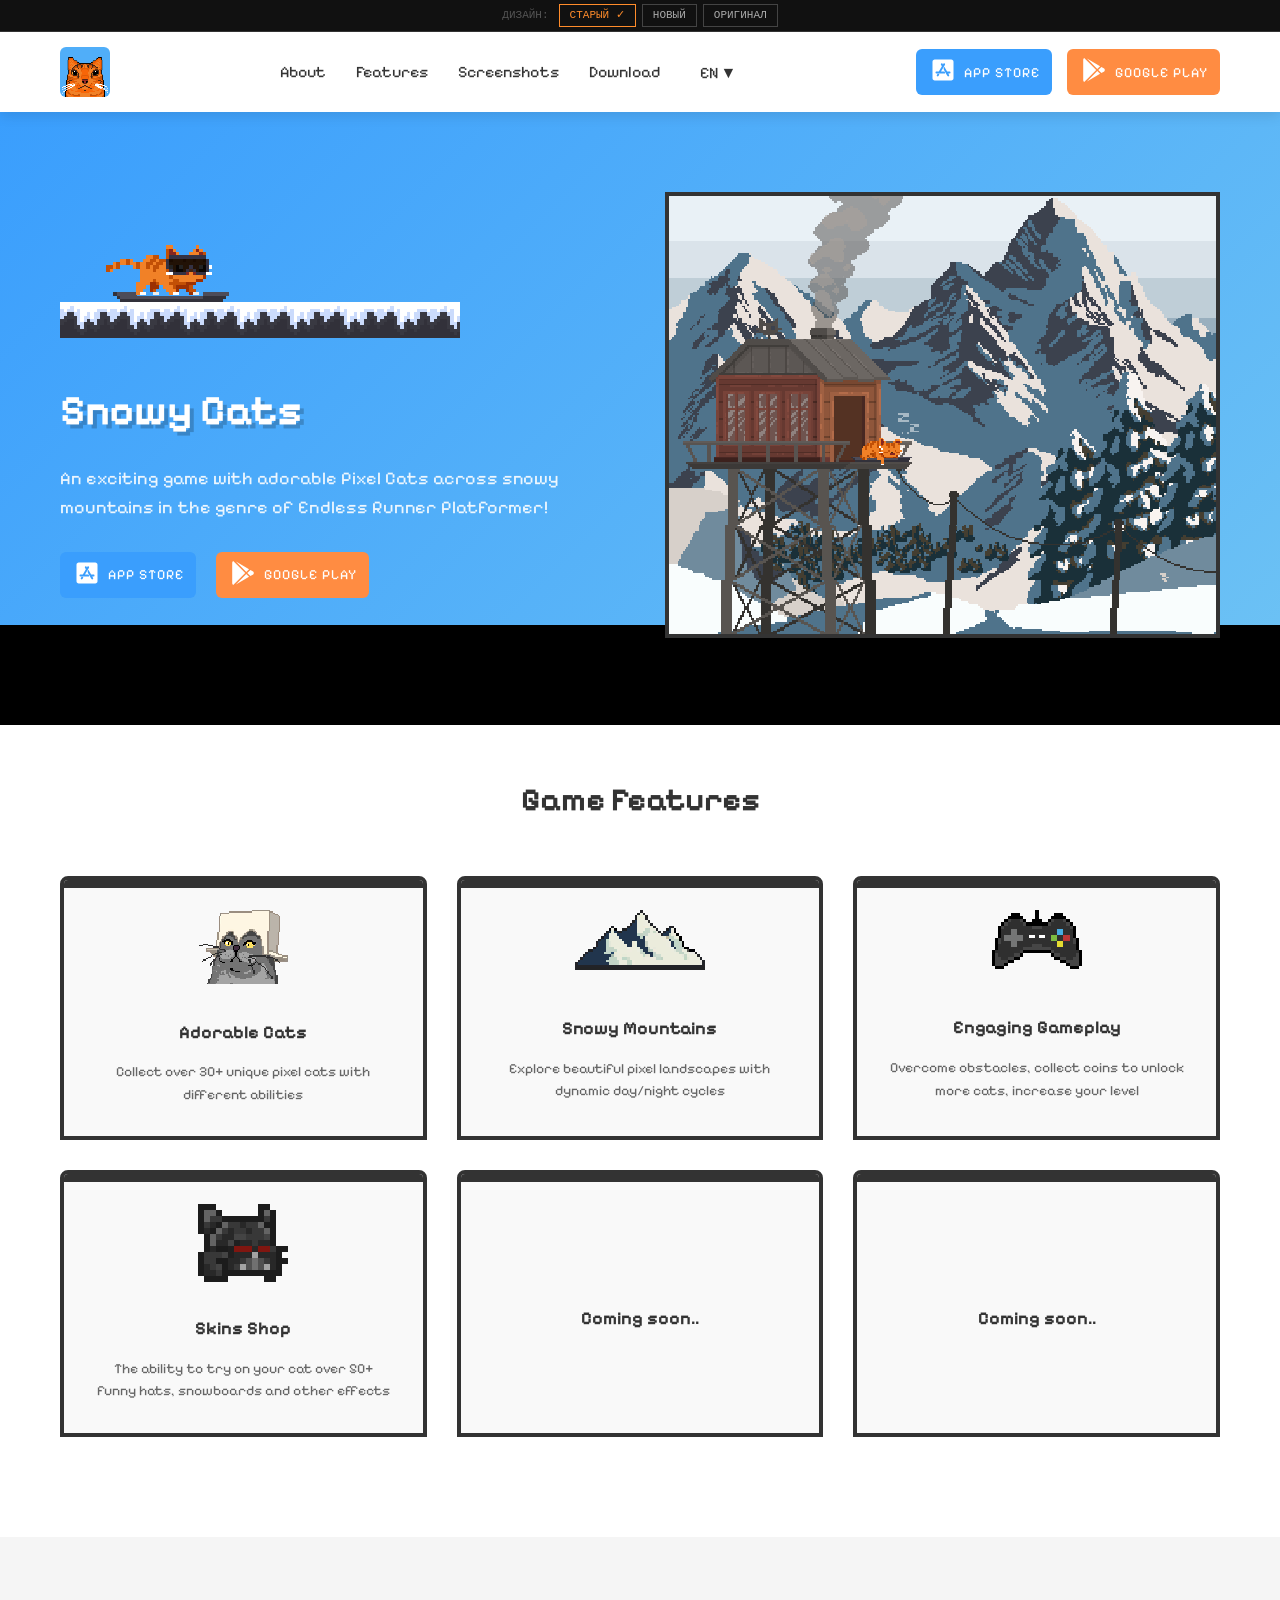
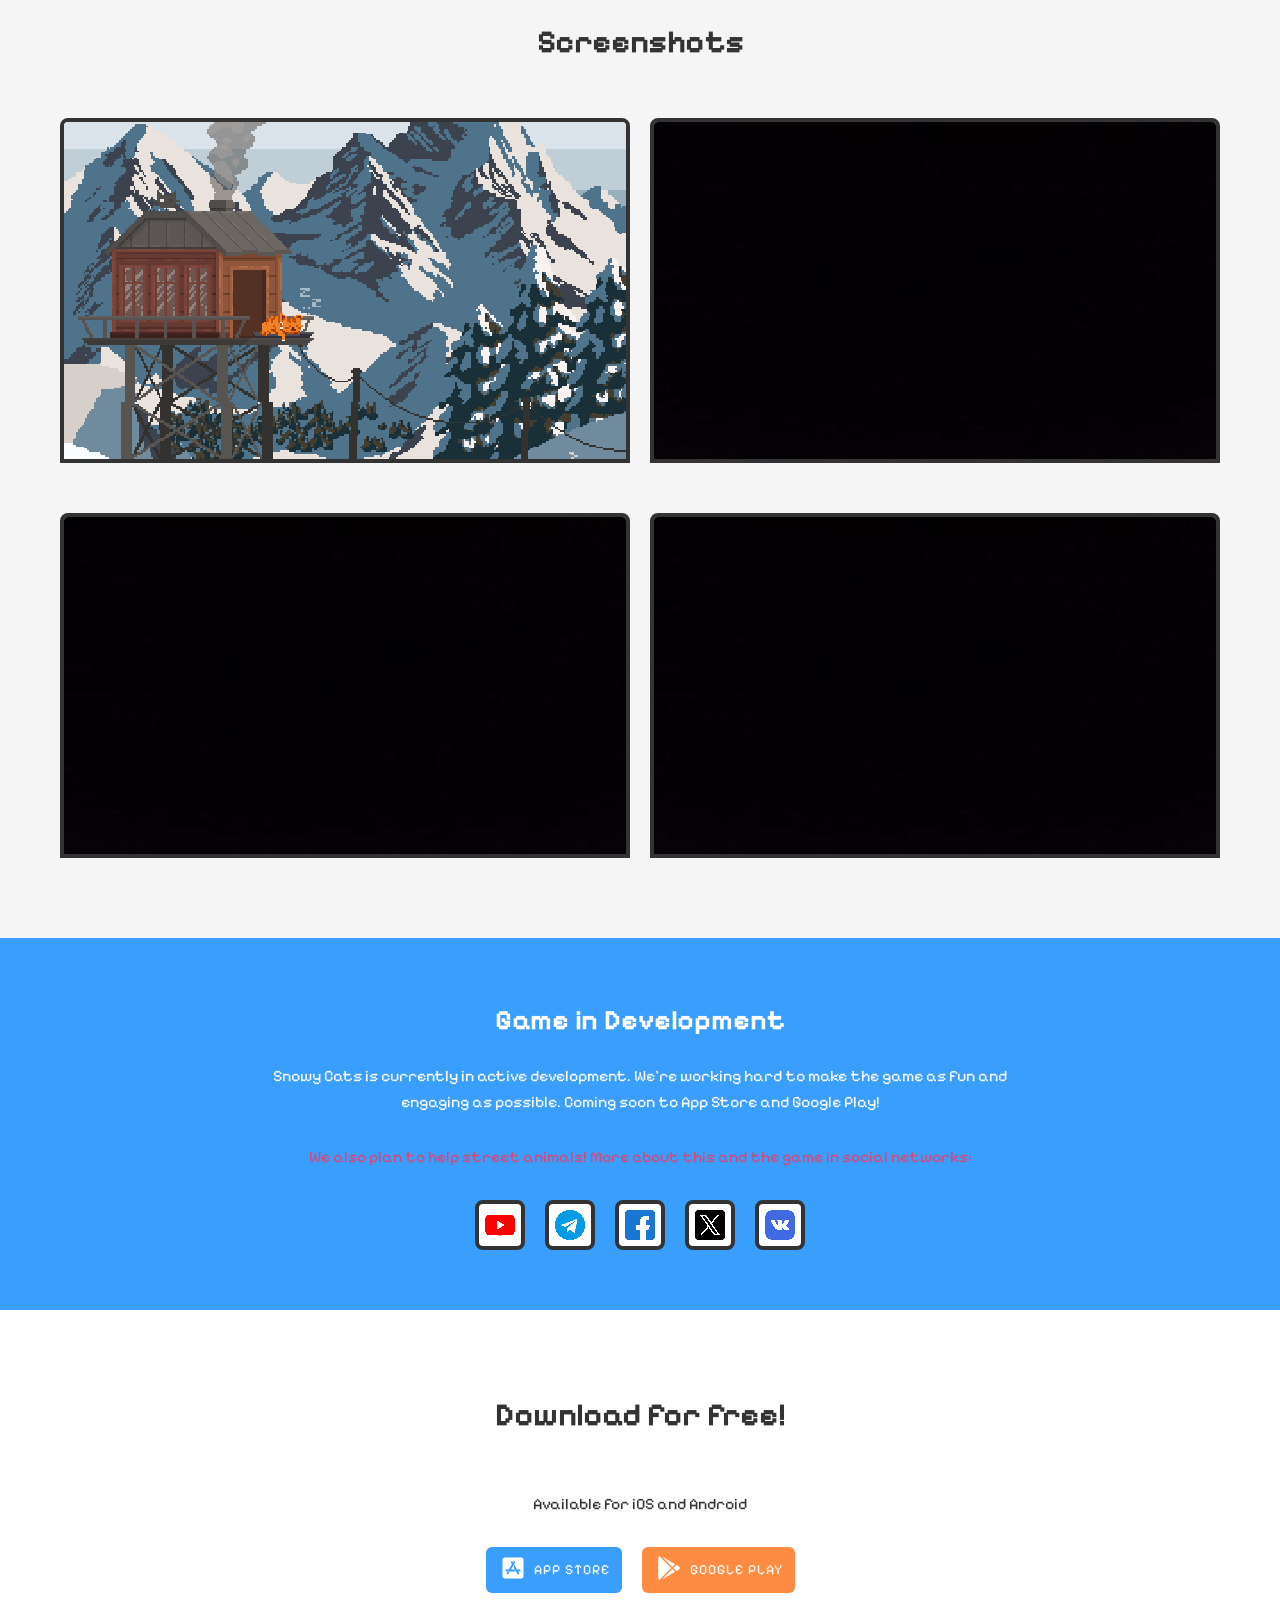
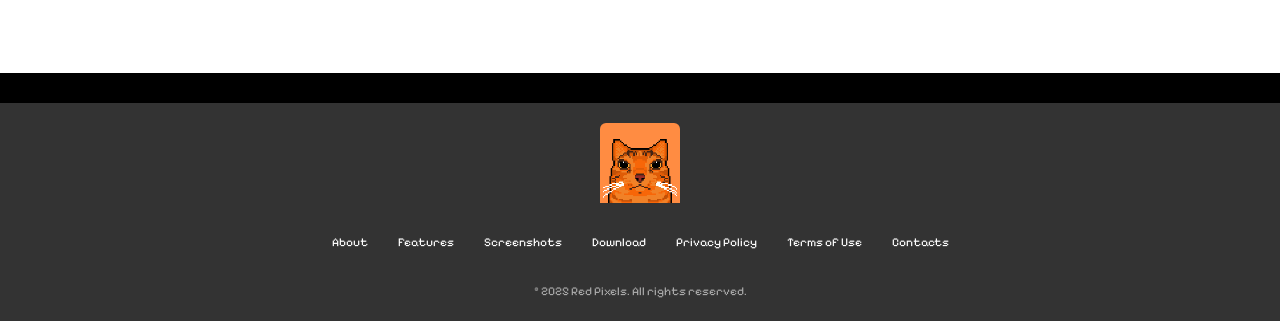
==== old/index.html @ cf3726e1 "Add design comparison: old, new, original + version switcher bar - /old/ — original Pixelify Sans de" ====
<!DOCTYPE html>
<html lang="en">
<head>
    <meta charset="UTF-8">
    <meta name="viewport" content="width=device-width, initial-scale=1.0">
    <title>Snowy Cats | Old Design</title>
    <meta name="description" content="Snowy Cats is an exciting 2D pixel art mobile game with adorable cats and snowy mountains in the Endless Runner Platformer genre. Download for free!">
    <meta name="robots" content="noindex">
    <link rel="icon" type="image/png" href="/icons/favicon-96x96.png" sizes="96x96">
    <link rel="stylesheet" href="css/main.css">
</head>
<body>

    <!-- VERSION SWITCHER (временно) -->
    <div style="position:sticky;top:0;z-index:9999;height:32px;background:#111;display:flex;justify-content:center;align-items:center;gap:6px;font-family:'Courier New',monospace;font-size:11px;border-bottom:1px solid #333;">
        <span style="color:#555;margin-right:4px;">ДИЗАЙН:</span>
        <a href="./" style="color:#FF8C2B;text-decoration:none;padding:2px 10px;border:1px solid #FF8C2B;">СТАРЫЙ ✓</a>
        <a href="../" style="color:#aaa;text-decoration:none;padding:2px 10px;border:1px solid #444;">НОВЫЙ</a>
        <a href="../original/" style="color:#aaa;text-decoration:none;padding:2px 10px;border:1px solid #444;">ОРИГИНАЛ</a>
    </div>

    <!-- Navigation Menu -->
    <header>
        <div class="container nav-container">
            <div class="logo-small">
                <img src="../images/logo.png" alt="Logo" width="50" height="50">
            </div>

            <nav class="desktop-nav">
                <ul>
                    <li><a href="#about" data-i18n="nav.about">About</a></li>
                    <li><a href="#features" data-i18n="nav.features">Features</a></li>
                    <li><a href="#screenshots" data-i18n="nav.screenshots">Screenshots</a></li>
                    <li><a href="#download" data-i18n="nav.download">Download</a></li>
                    <li class="language-switcher">
                        <button class="language-button">EN ▼</button>
                        <div class="language-dropdown pixel-border">
                            <a href="#" class="active" data-lang="en">English</a>
                            <a href="#" data-lang="ru">Русский</a>
                        </div>
                    </li>
                </ul>
            </nav>

            <div class="download-buttons">
                <a href="#">
                    <button class="pixel-button secondary">
                        <span><img src="../images/app-store-ios-brands-solid-full.svg" alt="App Store"></span>
                        <span>App Store</span>
                    </button>
                </a>
                <a href="#">
                    <button class="pixel-button">
                        <span><img src="../images/google-play-brands-solid-full.svg" alt="Google Play"></span>
                        <span>Google Play</span>
                    </button>
                </a>
            </div>

            <button class="mobile-menu-button">☰</button>

            <div class="mobile-menu" id="mobileMenu">
                <ul>
                    <li><a href="#about" data-i18n="nav.about">About</a></li>
                    <li><a href="#features" data-i18n="nav.features">Features</a></li>
                    <li><a href="#screenshots" data-i18n="nav.screenshots">Screenshots</a></li>
                    <li><a href="#download" data-i18n="nav.download">Download</a></li>
                </ul>
                <div class="mobile-language-switcher">
                    <a href="#" class="active" data-lang="en">English</a>
                    <a href="#" data-lang="ru">Русский</a>
                </div>
            </div>
        </div>
    </header>

    <!-- Hero Section -->
    <section class="hero" id="about">
        <div class="container">
            <div class="hero-content">
                <div class="hero-text">
                    <img src="../images/400x100.gif" alt="Snowy Cats" class="game-logo">
                    <h1 data-i18n="hero.title">Snowy Cats</h1>
                    <p class="tagline" data-i18n="hero.tagline">An exciting game with adorable pixel cats across snowy mountains in the genre of endless runner platformer!</p>
                    <div class="hero-buttons">
                        <a href="#">
                            <button class="pixel-button secondary">
                                <span><img src="../images/app-store-ios-brands-solid-full.svg" alt="App Store"></span>
                                <span>App Store</span>
                            </button>
                        </a>
                        <a href="#">
                            <button class="pixel-button">
                                <span><img src="../images/google-play-brands-solid-full.svg" alt="Google Play"></span>
                                <span>Google Play</span>
                            </button>
                        </a>
                    </div>
                </div>
                <div class="hero-image">
                    <img src="../images/500x400.gif" alt="Snowy Cats Preview" class="pixel-border" style="width: 100%;">
                </div>
            </div>
        </div>
    </section>

    <!-- Features Section -->
    <section class="info-section" id="features">
        <div class="container">
            <h2 class="section-title" data-i18n="features.title">Game Features</h2>
            <div class="features">
                <div class="feature pixel-border rounded">
                    <div class="feature-icon" style="margin-bottom: 10px">
                        <img src="../images/catty.png" style="width: 90px;">
                    </div>
                    <h3 data-i18n="feature1.title">Adorable Cats</h3>
                    <p data-i18n="feature1.desc">Collect over 30+ unique pixel cats with different abilities</p>
                </div>
                <div class="feature pixel-border rounded">
                    <div class="feature-icon">
                        <img src="../images/mount.png" style="width: 130px;">
                    </div>
                    <h3 data-i18n="feature2.title">Snowy Mountains</h3>
                    <p data-i18n="feature2.desc">Explore beautiful pixel landscapes with dynamic day/night cycles</p>
                </div>
                <div class="feature pixel-border rounded">
                    <div class="feature-icon">
                        <img src="../images/controller.png" style="width: 90px;">
                    </div>
                    <h3 data-i18n="feature3.title">Engaging Gameplay</h3>
                    <p data-i18n="feature3.desc">Overcome obstacles, collect coins to unlock more cats, increase your level</p>
                </div>
                <div class="feature pixel-border rounded">
                    <div class="feature-icon" style="margin-bottom: 8px">
                        <img src="../images/hat.png" style="width: 90px;">
                    </div>
                    <h3 data-i18n="feature4.title">Skins Shop</h3>
                    <p data-i18n="feature4.desc">The ability to try on your cat over 50+ funny hats, snowboards and other effects</p>
                </div>
                <div class="feature pixel-border rounded">
                    <div class="feature-icon"><img src=""></div>
                    <h3 data-i18n="feature5.title">Coming soon..</h3>
                    <p></p>
                </div>
                <div class="feature pixel-border rounded">
                    <div class="feature-icon"><img src=""></div>
                    <h3 data-i18n="feature5.title">Coming soon..</h3>
                    <p></p>
                </div>
            </div>
        </div>
    </section>

    <!-- Screenshots Section -->
    <section class="screenshots" id="screenshots">
        <div class="container">
            <h2 class="section-title" data-i18n="screenshots.title">Screenshots</h2>
            <div class="screenshot-grid">
                <img src="../images/screen_1.png" alt="Screenshot 1" class="screenshot pixel-border rounded">
                <img src="../images/300x500.jpg" alt="Screenshot 2" class="screenshot pixel-border rounded">
            </div>
            <div class="screenshot-grid">
                <img src="../images/300x500.jpg" alt="Screenshot 3" class="screenshot pixel-border rounded">
                <img src="../images/300x500.jpg" alt="Screenshot 4" class="screenshot pixel-border rounded">
            </div>
        </div>
    </section>

    <!-- Development Section -->
    <section class="dev-section">
        <div class="container">
            <h2 data-i18n="dev.title">Game in Development</h2>
            <p data-i18n="dev.text">Snowy Cats is currently in active development. We're working hard to make the game as fun and engaging as possible. Coming soon to App Store and Google Play!</p>
            <p class="social-title" data-i18n="dev.social">We also plan to help street animals! More about this and the game in social networks:</p>
            <div class="social-icons">
                <a href="#" class="social-icon pixel-border"><img src="../images/youtube.png" alt="YouTube" loading="lazy"></a>
                <a href="#" class="social-icon pixel-border"><img src="../images/telegram.png" alt="Telegram" loading="lazy"></a>
                <a href="#" class="social-icon pixel-border"><img src="../images/facebook.png" alt="Facebook" loading="lazy"></a>
                <a href="#" class="social-icon pixel-border"><img src="../images/x.png" alt="X" loading="lazy"></a>
                <a href="#" class="social-icon pixel-border"><img src="../images/vk.png" alt="VK" loading="lazy"></a>
            </div>
        </div>
    </section>

    <!-- Download Section -->
    <section class="download-section" id="download">
        <div class="container">
            <h2 class="section-title" data-i18n="download.title">Download for free!</h2>
            <p data-i18n="download.text" style="margin-bottom: 30px;">Available for iOS and Android</p>
            <div class="hero-buttons other-buttons">
                <a href="#">
                    <button class="pixel-button secondary">
                        <span><img src="../images/app-store-ios-brands-solid-full.svg" alt="App Store"></span>
                        <span>App Store</span>
                    </button>
                </a>
                <a href="#">
                    <button class="pixel-button">
                        <span><img src="../images/google-play-brands-solid-full.svg" alt="Google Play"></span>
                        <span>Google Play</span>
                    </button>
                </a>
            </div>
        </div>
    </section>

    <!-- Footer -->
    <footer>
        <div class="container">
            <div class="footer-logo">
                <img src="../images/logo.png" alt="Logo" width="80" height="80">
            </div>
            <div class="footer-links">
                <a href="#about" data-i18n="nav.about">About</a>
                <a href="#features" data-i18n="nav.features">Features</a>
                <a href="#screenshots" data-i18n="nav.screenshots">Screenshots</a>
                <a href="#download" data-i18n="nav.download">Download</a>
                <a href="../html/privacypoliticy.html" data-i18n="footer.privacy">Privacy Policy</a>
                <a href="#" data-i18n="footer.terms">Terms of Use</a>
                <a href="#" data-i18n="footer.contacts">Contacts</a>
            </div>
            <div class="copyright" data-i18n="footer.copyright">© 2025 Red Pixels. All rights reserved.</div>
        </div>
    </footer>

    <script src="js/script.js" defer></script>
</body>
</html>
---- old/css/main.css ----
@import url('https://fonts.googleapis.com/css2?family=Pixelify+Sans:wght@400..700&display=swap');

* {
    margin: 0;
    padding: 0;
    box-sizing: border-box;
    image-rendering: pixelated;
}

body {
    font-family: "Pixelify Sans", sans-serif;
    background-color: #ffffff;
    color: #333333;
    line-height: 1.6;
    background-color: black;
    background-size: 20px 20px;
}

/* Pixel Art Styling */
.pixel-border {
    border: 4px solid #333;
    position: relative;
}

.pixel-border.rounded {
    border-radius: 8px 8px 0 0;
}

.pixel-border::after {
    content: '';
    position: absolute;
    top: 4px;
    left: 4px;
    right: -4px;
    bottom: -4px;
    border: 2px solid #ff8c42;
    z-index: -1;
}

.pixel-border.rounded::after {
    border-radius: 8px 8px 0 0;
}

.pixel-button {
    background-color: #ff8c42;
    color: white;
    border: none;
    padding: 6px 12px;
    font-family: "Pixelify Sans", sans-serif;
    font-size: 14px;
    cursor: pointer;
    transition: all 0.1s;
    position: relative;
    text-transform: uppercase;
    letter-spacing: 1px;
    display: inline-flex;
    align-items: center;
    border-radius: 6px;
}

.pixel-button img {
    height: 30px;
    padding-right: 6px;
}

.pixel-button:hover {
    background-color: #ff6b21;
    transform: translate(2px, 2px);
}

.pixel-button:active {
    transform: translate(4px, 4px);
}

.pixel-button.secondary {
    background-color: #3a9efd;
}

.pixel-button.secondary:hover {
    background-color: #1d8af5;
}

/* Layout Structure */
.container {
    max-width: 1200px;
    margin: 0 auto;
    padding: 0 20px;
}

/* Navigation */
header {
    background-color: white;
    padding: 15px 0;
    position: sticky;
    top: 32px;
    z-index: 100;
    box-shadow: 0 4px 12px rgba(0,0,0,0.1);
}

.nav-container {
    display: flex;
    justify-content: space-between;
    align-items: center;
}

.logo-small {
    width: 50px;
    height: 50px;
    background-color: #50AEF9;
    display: flex;
    justify-content: center;
    align-items: center;
    color: white;
    text-align: center;
    border-radius: 6px;
}

nav ul {
    display: flex;
    list-style: none;
    gap: 30px;
    align-items: center;
}

nav a {
    color: #333;
    text-decoration: none;
    font-size: 16px;
    transition: color 0.3s;
    position: relative;
}

nav a:hover {
    color: #ff8c42;
}

nav a::after {
    content: '';
    position: absolute;
    bottom: -5px;
    left: 0;
    width: 0;
    height: 2px;
    background-color: #ff8c42;
    transition: width 0.3s;
}

nav a:hover::after {
    width: 100%;
}

.download-buttons {
    display: flex;
    gap: 15px;
}

/* Language Switcher */
.language-switcher {
    position: relative;
}

.language-button {
    background: none;
    border: none;
    font-family: "Pixelify Sans", sans-serif;
    font-size: 16px;
    color: #333;
    cursor: pointer;
    display: flex;
    align-items: center;
    gap: 5px;
    padding: 5px 10px;
}

.language-button:hover {
    color: #ff8c42;
}

.language-dropdown {
    position: absolute;
    top: 100%;
    right: 0;
    background-color: white;
    border: 2px solid #333;
    display: none;
    z-index: 101;
    min-width: 120px;
}

.language-dropdown a {
    display: block;
    padding: 8px 15px;
    color: #333;
    text-decoration: none;
    font-size: 14px;
    transition: all 0.2s;
}

.language-dropdown a:hover {
    background-color: #f5f5f5;
    color: #ff8c42;
}

.language-switcher:hover .language-dropdown {
    display: block;
}

/* Mobile Menu */
.mobile-menu-button {
    display: none;
    background: none;
    border: none;
    font-size: 30px;
    cursor: pointer;
    color: #333;
}

.mobile-menu {
    display: none;
    position: absolute;
    top: 100%;
    right: 0;
    background-color: white;
    width: 100%;
    padding: 20px;
    box-shadow: 0 4px 12px rgba(0,0,0,0.1);
    z-index: 99;
}

.mobile-menu.active {
    display: block;
}

.mobile-menu ul {
    display: flex;
    flex-direction: column;
    gap: 15px;
    list-style: none;
}

.mobile-menu a {
    color: #333;
    text-decoration: none;
}

.mobile-language-switcher {
    margin-top: 20px;
    display: none;
}

/* Hero Section */
.hero {
    background: linear-gradient(135deg, #3a9efd 0%, #6ec3f4 100%);
    padding: 80px 0;
    position: relative;
    overflow: hidden;
}

.hero::before {
    content: '';
    position: absolute;
    bottom: 0;
    left: 0;
    right: 0;
    height: 100px;
    background-color: black;
    background-size: 100px 100px;
}

.hero-content {
    display: flex;
    align-items: center;
    gap: 50px;
}

.hero-text {
    flex: 1;
    color: white;
}

.hero-image {
    flex: 1;
    position: relative;
}

.game-logo {
    width: 100%;
    max-width: 400px;
    height: auto;
    margin-bottom: 30px;
}

h1 {
    font-size: 42px;
    margin-bottom: 20px;
    color: white;
    text-shadow: 4px 4px 0 rgba(0,0,0,0.2);
}

.tagline {
    font-size: 18px;
    margin-bottom: 30px;
    color: white;
    opacity: 0.9;
}

.hero-buttons {
    display: flex;
    gap: 20px;
    margin-top: 30px;
}

.other-buttons {
    justify-content: center;
}

/* Info Section */
.info-section {
    padding: 50px 0;
    background-color: white;
    position: relative;
}

.section-title {
    text-align: center;
    font-size: 32px;
    margin-bottom: 50px;
    color: #333;
}

.features {
    display: grid;
    grid-template-columns: repeat(auto-fit, minmax(300px, 1fr));
    gap: 30px;
    margin: 50px 0;
}

.feature {
    background-color: #f9f9f9;
    padding: 30px;
    text-align: center;
    transition: transform 0.3s;
    border-radius: 8px 8px 0 0;
    position: relative;
    overflow: hidden;
}

.feature::before {
    content: '';
    position: absolute;
    top: 0;
    left: 0;
    right: 0;
    height: 8px;
    background-color: #333;
}

.feature::after {
    content: '';
    position: absolute;
    top: 4px;
    left: 4px;
    right: -4px;
    height: 8px;
    background-color: #ff8c42;
}

.feature:hover {
    transform: translateY(-10px);
}

.feature-icon {
    font-size: 50px;
    margin-bottom: 20px;
    color: #ff8c42;
}

.feature h3 {
    font-size: 18px;
    margin-bottom: 15px;
    color: #333;
}

.feature p {
    color: #666;
    font-size: 14px;
}

/* Screenshots Section */
.screenshots {
    padding: 80px 0;
    background-color: #f5f5f5;
}

.screenshot-grid {
    display: grid;
    grid-template-columns: repeat(auto-fit, minmax(250px, 1fr));
    gap: 20px;
    margin-top: 50px;
}

.screenshot {
    width: 100%;
    height: auto;
    transition: transform 0.3s;
    border-radius: 8px 8px 0 0;
}

.screenshot:hover {
    transform: scale(1.05);
}

/* Development Section */
.dev-section {
    padding: 60px 0;
    background-color: #3a9efd;
    color: white;
    text-align: center;
}

.dev-section h2 {
    font-size: 28px;
    margin-bottom: 20px;
}

.social-title {
    font-size: 20px;
    margin-bottom: 20px;
    color: #ed3e66;
    opacity: 0.9;
}

.dev-section p {
    max-width: 800px;
    margin: 0 auto 30px;
    font-size: 16px;
    line-height: 1.6;
}

.social-icons {
    display: flex;
    justify-content: center;
    gap: 20px;
    flex-wrap: wrap;
}

.social-icon {
    width: 50px;
    height: 50px;
    background-color: white;
    border-radius: 8px;
    display: flex;
    justify-content: center;
    align-items: center;
    transition: all 0.3s;
}

.social-icon:hover {
    transform: translateY(-5px) scale(1.1);
}

.social-icon img {
    width: 30px;
    height: 30px;
}

/* Download Section */
.download-section {
    padding: 80px 0;
    text-align: center;
    background-color: white;
}

/* Footer */
footer {
    background-color: #333;
    color: white;
    padding: 50px 0 20px;
    text-align: center;
    position: relative;
}

footer::before {
    content: '';
    position: absolute;
    top: 0;
    left: 0;
    right: 0;
    height: 30px;
    background-color: black;
    background-size: 100px 30px;
}

.footer-logo {
    width: 80px;
    height: 80px;
    background-color: #ff8c42;
    display: flex;
    justify-content: center;
    align-items: center;
    margin: 0 auto 30px;
    color: white;
    font-size: 14px;
    text-align: center;
    border-radius: 6px 6px 0 0;
    position: relative;
    overflow: hidden;
}

.footer-links {
    display: flex;
    justify-content: center;
    gap: 30px;
    margin-bottom: 30px;
    flex-wrap: wrap;
}

.footer-links a {
    color: white;
    text-decoration: none;
    font-size: 12px;
    transition: color 0.3s;
}

.footer-links a:hover {
    color: #ff8c42;
}

.copyright {
    font-size: 12px;
    color: #aaa;
    margin-top: 30px;
}

/* Animations */
@keyframes float {
    0% { transform: translateY(0px); }
    50% { transform: translateY(-10px); }
    100% { transform: translateY(0px); }
}

/* Mobile Responsiveness */
@media (max-width: 768px) {
    nav ul {
        display: none;
    }

    .mobile-menu-button {
        display: block;
        order: 2;
    }

    .download-buttons {
        order: 1;
        margin-left: auto;
        margin-right: 20px;
    }

    .hero-content {
        flex-direction: column;
        text-align: center;
        display: block;
    }

    .hero-image {
        margin-top: 50px;
    }

    .game-logo {
        margin-top: -26px;
    }

    .hero-buttons {
        justify-content: center;
    }

    .pixel-button {
        font-size: 16px;
    }

    h1 {
        font-size: 44px;
    }

    .section-title {
        font-size: 24px;
    }

    .language-switcher {
        display: none;
    }

    .mobile-language-switcher {
        display: block;
        text-align: center;
    }

    .mobile-language-switcher a {
        display: inline-block;
        margin: 0 10px;
        color: #333;
        text-decoration: none;
        font-size: 16px;
    }

    .mobile-language-switcher a.active {
        color: #ff8c42;
        font-weight: bold;
    }
}

@media (max-width: 480px) {
    .download-buttons {
        gap: 10px;
    }

    .pixel-button {
        padding: 8px 12px;
        font-size: 13px;
    }

    .pixel-button img {
        height: 15px !important;
    }

    .social-icons {
        gap: 10px;
    }
}
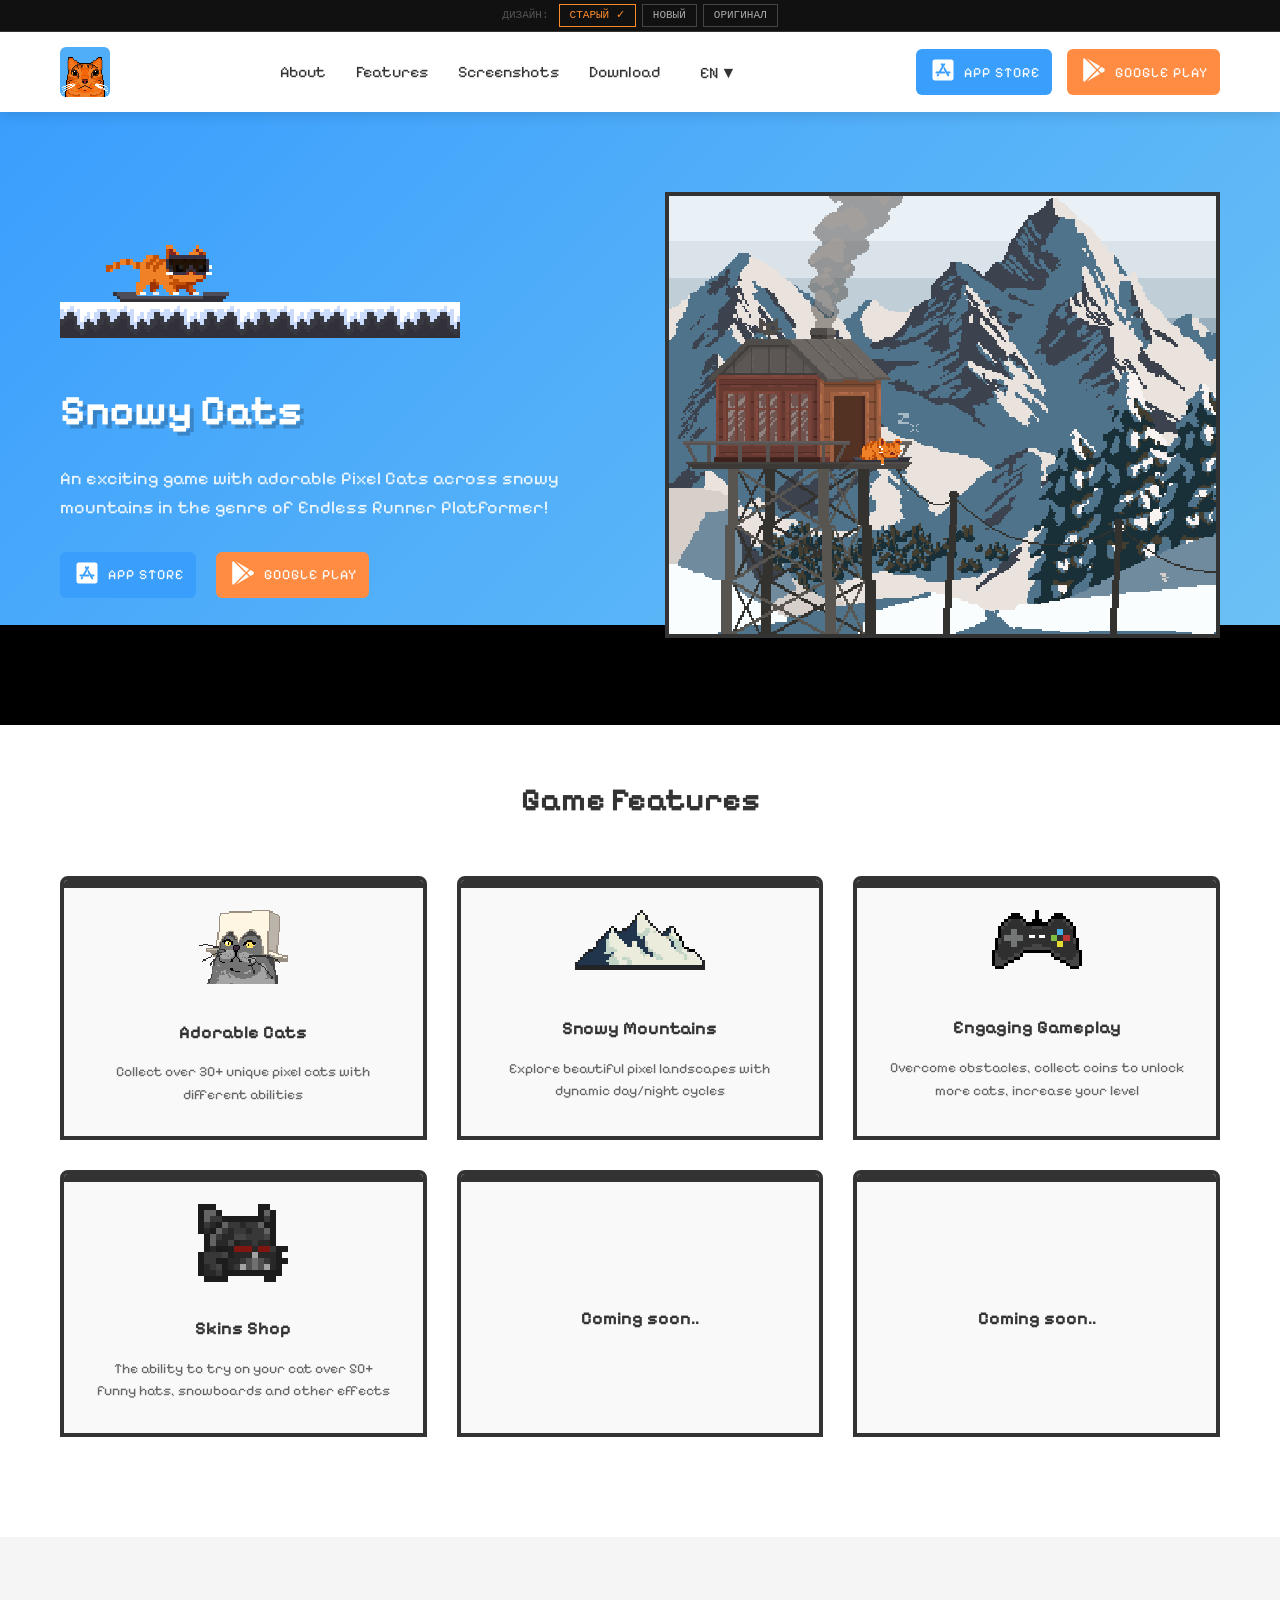
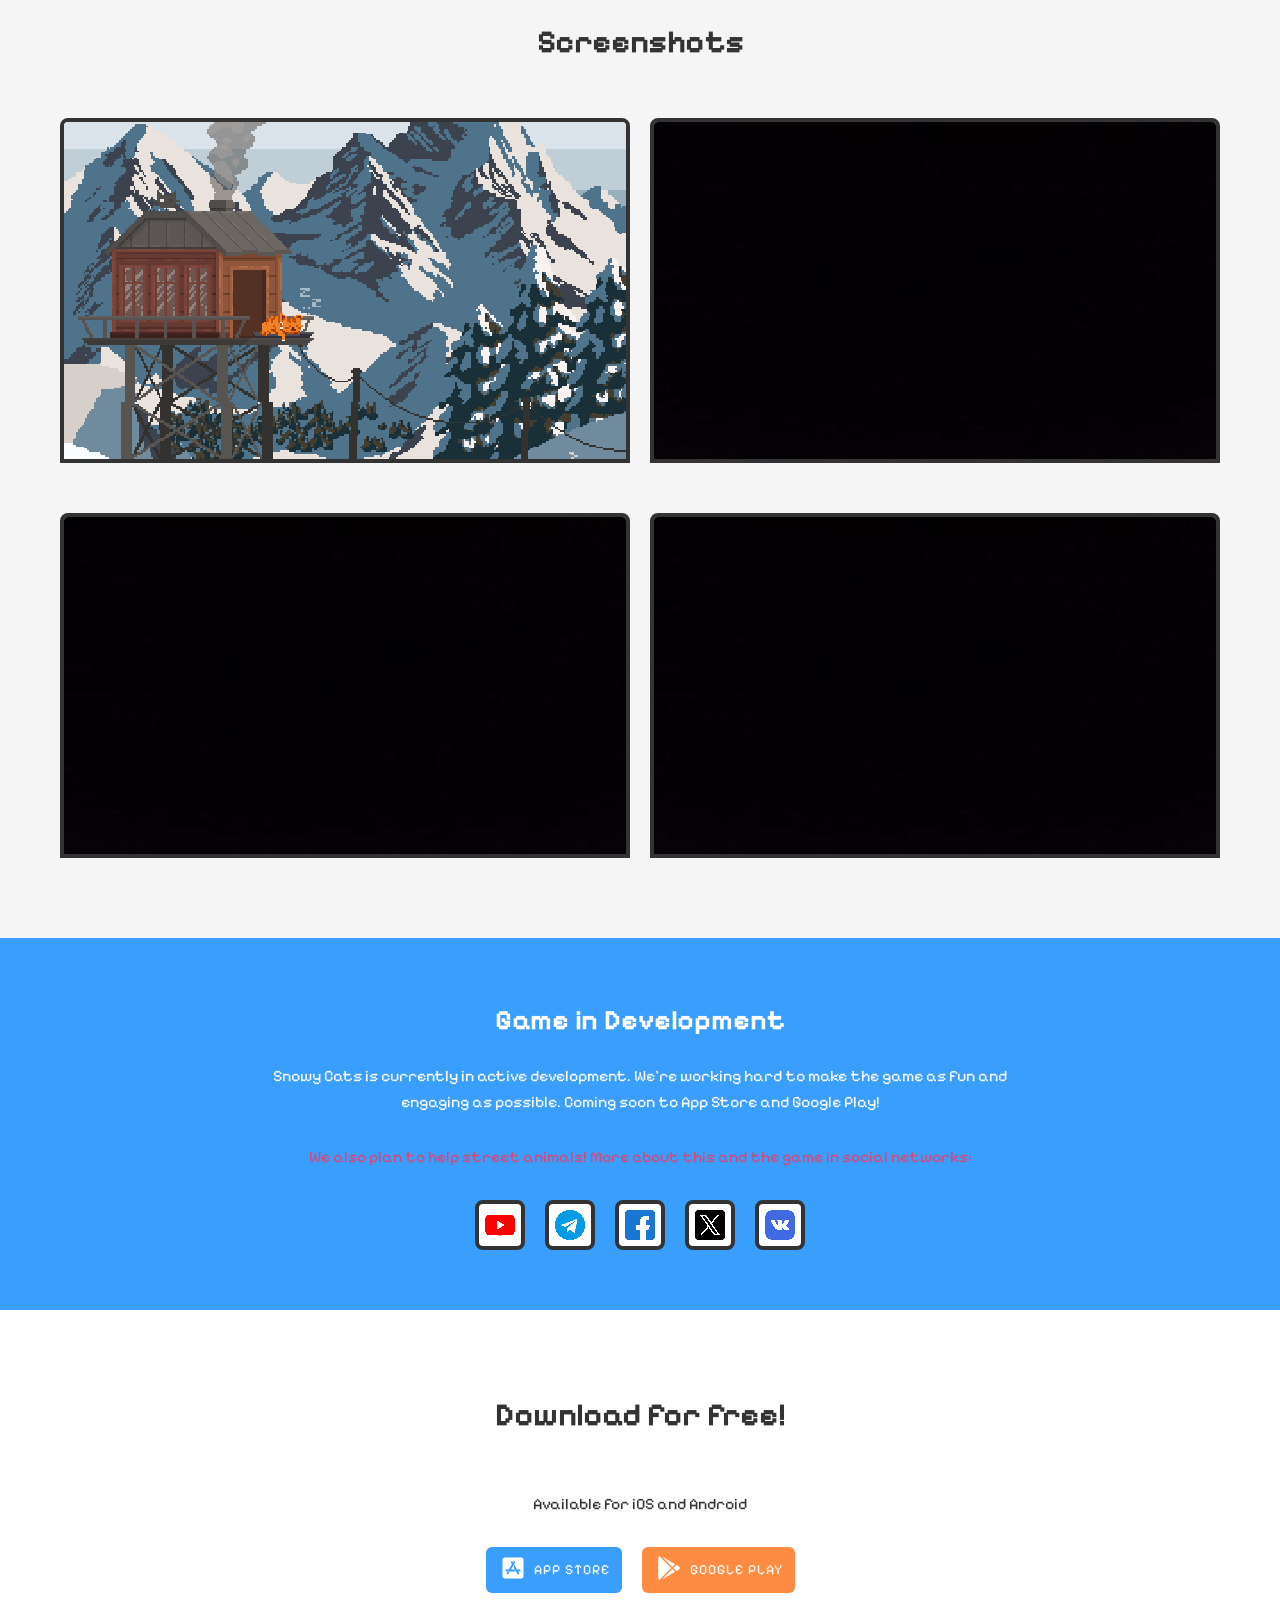
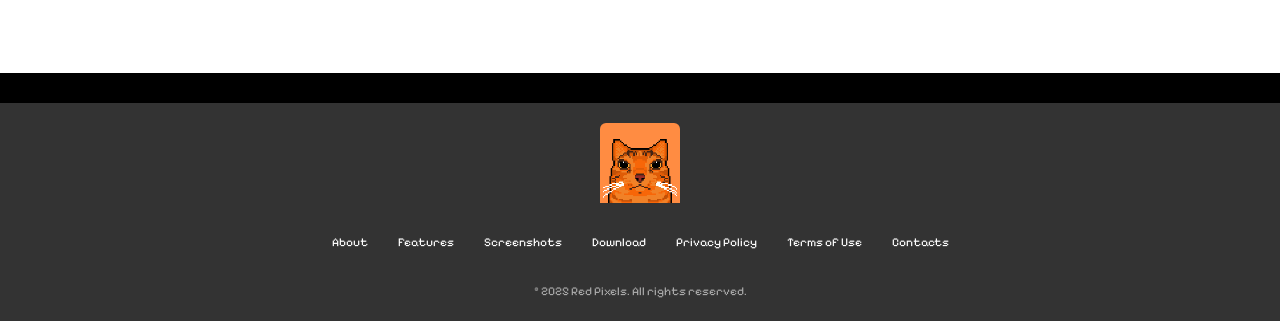
==== commit 0a77c1c9: "Fix absolute icon paths, move privacy page to clean URL, add .htaccess - Fix /icons/... -> relative " ====
--- a/old/index.html
+++ b/old/index.html
@@ -6,7 +6,7 @@
     <title>Snowy Cats | Old Design</title>
     <meta name="description" content="Snowy Cats is an exciting 2D pixel art mobile game with adorable cats and snowy mountains in the Endless Runner Platformer genre. Download for free!">
     <meta name="robots" content="noindex">
-    <link rel="icon" type="image/png" href="/icons/favicon-96x96.png" sizes="96x96">
+    <link rel="icon" type="image/png" href="../icons/favicon-96x96.png" sizes="96x96">
     <link rel="stylesheet" href="css/main.css">
 </head>
 <body>
@@ -215,7 +215,7 @@
                 <a href="#features" data-i18n="nav.features">Features</a>
                 <a href="#screenshots" data-i18n="nav.screenshots">Screenshots</a>
                 <a href="#download" data-i18n="nav.download">Download</a>
-                <a href="../html/privacypoliticy.html" data-i18n="footer.privacy">Privacy Policy</a>
+                <a href="../privacy/" data-i18n="footer.privacy">Privacy Policy</a>
                 <a href="#" data-i18n="footer.terms">Terms of Use</a>
                 <a href="#" data-i18n="footer.contacts">Contacts</a>
             </div>
